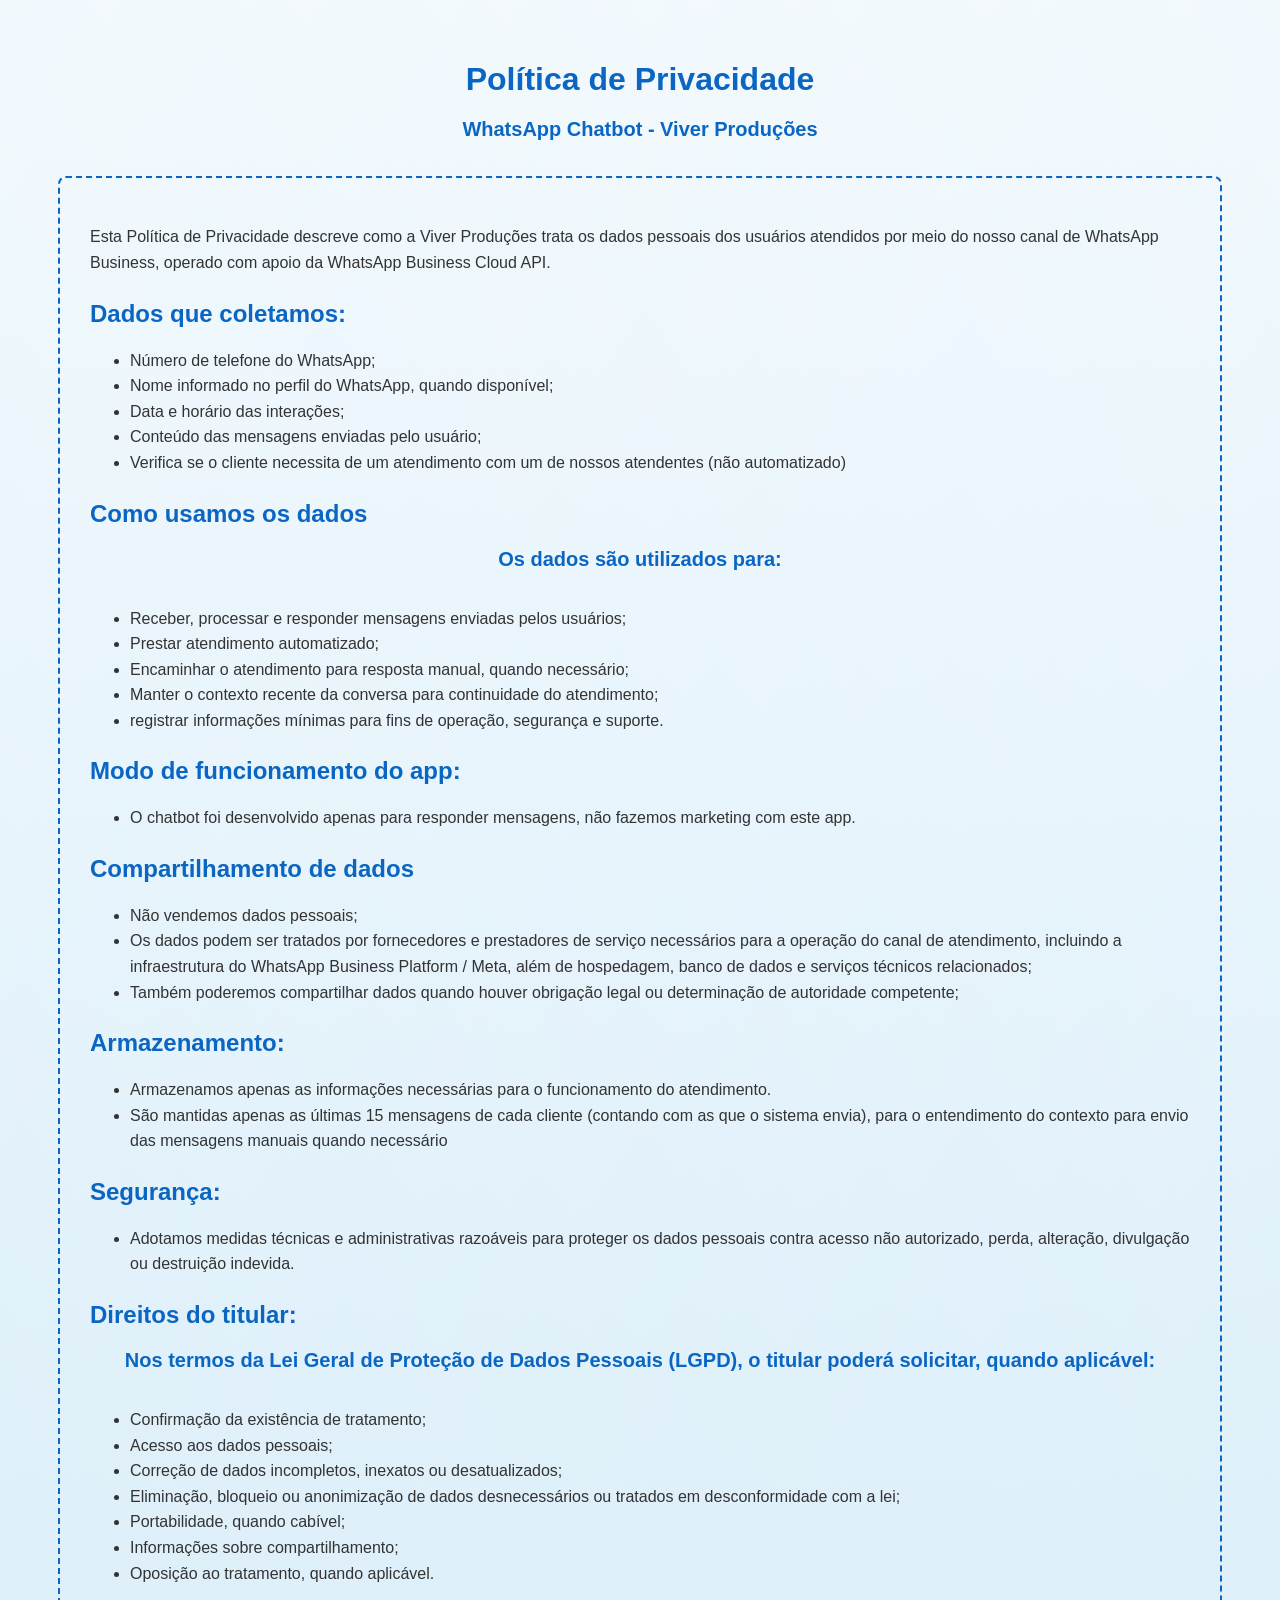
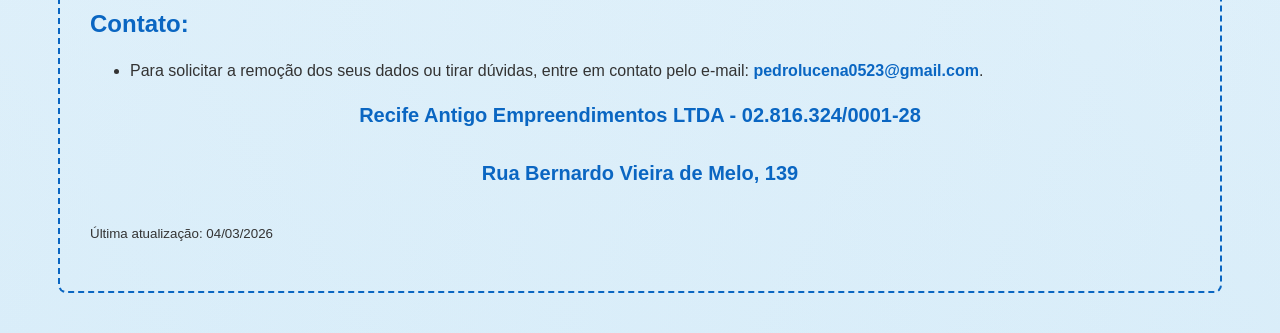
==== index.html @ 3b31f8b2 "Rename privacy-policy.html to index.html" ====
<!doctype html>
<html lang="pt-BR">
<head>
  <meta charset="utf-8" />
  <meta name="viewport" content="width=device-width, initial-scale=1" />
  <link rel="stylesheet" href="style.css">
  <title>Política de Privacidade</title>
</head>
<body>
    <h1>Política de Privacidade</h1>
    <h3>WhatsApp Chatbot - Viver Produções</h3>

    <div id="container">
        <p>Esta Política de Privacidade descreve como a Viver Produções trata os dados pessoais dos usuários atendidos por meio do nosso canal de WhatsApp Business, operado com apoio da WhatsApp Business Cloud API.</p>

        <h2 style="color: #0a66c2;">Dados que coletamos:</h2>
        
        <ul>
            <li>Número de telefone do WhatsApp;</li>
            <li>Nome informado no perfil do WhatsApp, quando disponível;</li>
            <li>Data e horário das interações;</li>
            <li>Conteúdo das mensagens enviadas pelo usuário;</li>
            <li>Verifica se o cliente necessita de um atendimento com um de nossos atendentes (não automatizado)</li>
        </ul>

        <h2 style="color: #0a66c2;">Como usamos os dados</h2>
        <h3>Os dados são utilizados para:</h3>

        <ul>
          <li>Receber, processar e responder mensagens enviadas pelos usuários;</li>
          <li>Prestar atendimento automatizado;</li>
          <li>Encaminhar o atendimento para resposta manual, quando necessário;</li>
          <li>Manter o contexto recente da conversa para continuidade do atendimento;</li>
          <li>registrar informações mínimas para fins de operação, segurança e suporte.</li>
        </ul>
        
        <h2 style="color: #0a66c2;">Modo de funcionamento do app:</h2>
            <ul><li>O chatbot foi desenvolvido apenas para responder mensagens, não fazemos marketing com este app.</li></ul>

        <h2 style="color: #0a66c2;">Compartilhamento de dados</h2>
        <ul>
            <li>Não vendemos dados pessoais;</li>
            <li>Os dados podem ser tratados por fornecedores e prestadores de serviço necessários para a operação do canal de atendimento, incluindo a infraestrutura do WhatsApp Business Platform / Meta, além de hospedagem, banco de dados e serviços técnicos relacionados;</li> 
            <li>Também poderemos compartilhar dados quando houver obrigação legal ou determinação de autoridade competente;</li>
        </ul>

        <h2 style="color: #0a66c2;">Armazenamento:</h2>
        <ul>
            <li>Armazenamos apenas as informações necessárias para o funcionamento do atendimento.</li>
            <li>São mantidas apenas as últimas 15 mensagens de cada cliente (contando com as que o sistema envia), para o entendimento do contexto para envio das mensagens manuais quando necessário</li>
        </ul>

        <h2 style="color: #0a66c2;">Segurança:</h2>
        <ul><li>Adotamos medidas técnicas e administrativas razoáveis para proteger os dados pessoais contra acesso não autorizado, perda, alteração, divulgação ou destruição indevida.</li></ul>
        
        <h2 style="color: #0a66c2;">Direitos do titular:</h2>
        <h3>Nos termos da Lei Geral de Proteção de Dados Pessoais (LGPD), o titular poderá solicitar, quando aplicável:</h3>
        <ul> 
            <li>Confirmação da existência de tratamento;</li>
            <li>Acesso aos dados pessoais;</li> 
            <li>Correção de dados incompletos, inexatos ou desatualizados;</li> 
            <li>Eliminação, bloqueio ou anonimização de dados desnecessários ou tratados em desconformidade com a lei;</li>
            <li>Portabilidade, quando cabível;</li> 
            <li>Informações sobre compartilhamento;</li> 
            <li>Oposição ao tratamento, quando aplicável.</li>
        </ul>

      
        <h2 style="color: #0a66c2;">Contato:</h2>
        <ul><li>Para solicitar a remoção dos seus dados ou tirar dúvidas, entre em contato pelo e-mail: <strong style="color: #0a66c2;">pedrolucena0523@gmail.com</strong>.</li></ul>

        <h3>Recife Antigo Empreendimentos LTDA - 02.816.324/0001-28</h3>
        <h3>Rua Bernardo Vieira de Melo, 139</h3>
        

        <p><small>Última atualização: 04/03/2026</small></p>
    </div>
</body>
</html>
---- style.css ----
body {
    font-family: Arial, Helvetica, sans-serif;
    background-color: #f7f7f7;
    color: #333;
    margin: 0;
    padding: 40px;

    background: 
        linear-gradient(to bottom right, white, rgb(229, 243, 251)), /* Gradiente do canto superior esquerdo para o inferior direito */
        linear-gradient(to bottom left, white, rgb(229, 243, 251)); /* Gradiente do canto superior direito para o inferior esquerdo */
    background-blend-mode: multiply; 

}

#container {
    
    max-width: 1100px;
    margin: auto;
    padding: 30px;
    border-radius: 8px;
    border: 2px dashed #0a66c2;

}

h1 {
  color: #0a66c2;
  text-align: center;
  margin-bottom: 15px;
}

h3 {
  color: #0a66c2;
  text-align: center;
  margin-bottom: 35px;
  font-size: 20px;
}

h2 {
  margin-top: 24px;
}

p, li {
  line-height: 1.6;
}

.container {
  max-width: 900px;
  margin: auto;
  background: #fff;
  padding: 30px;
  border-radius: 8px;
}
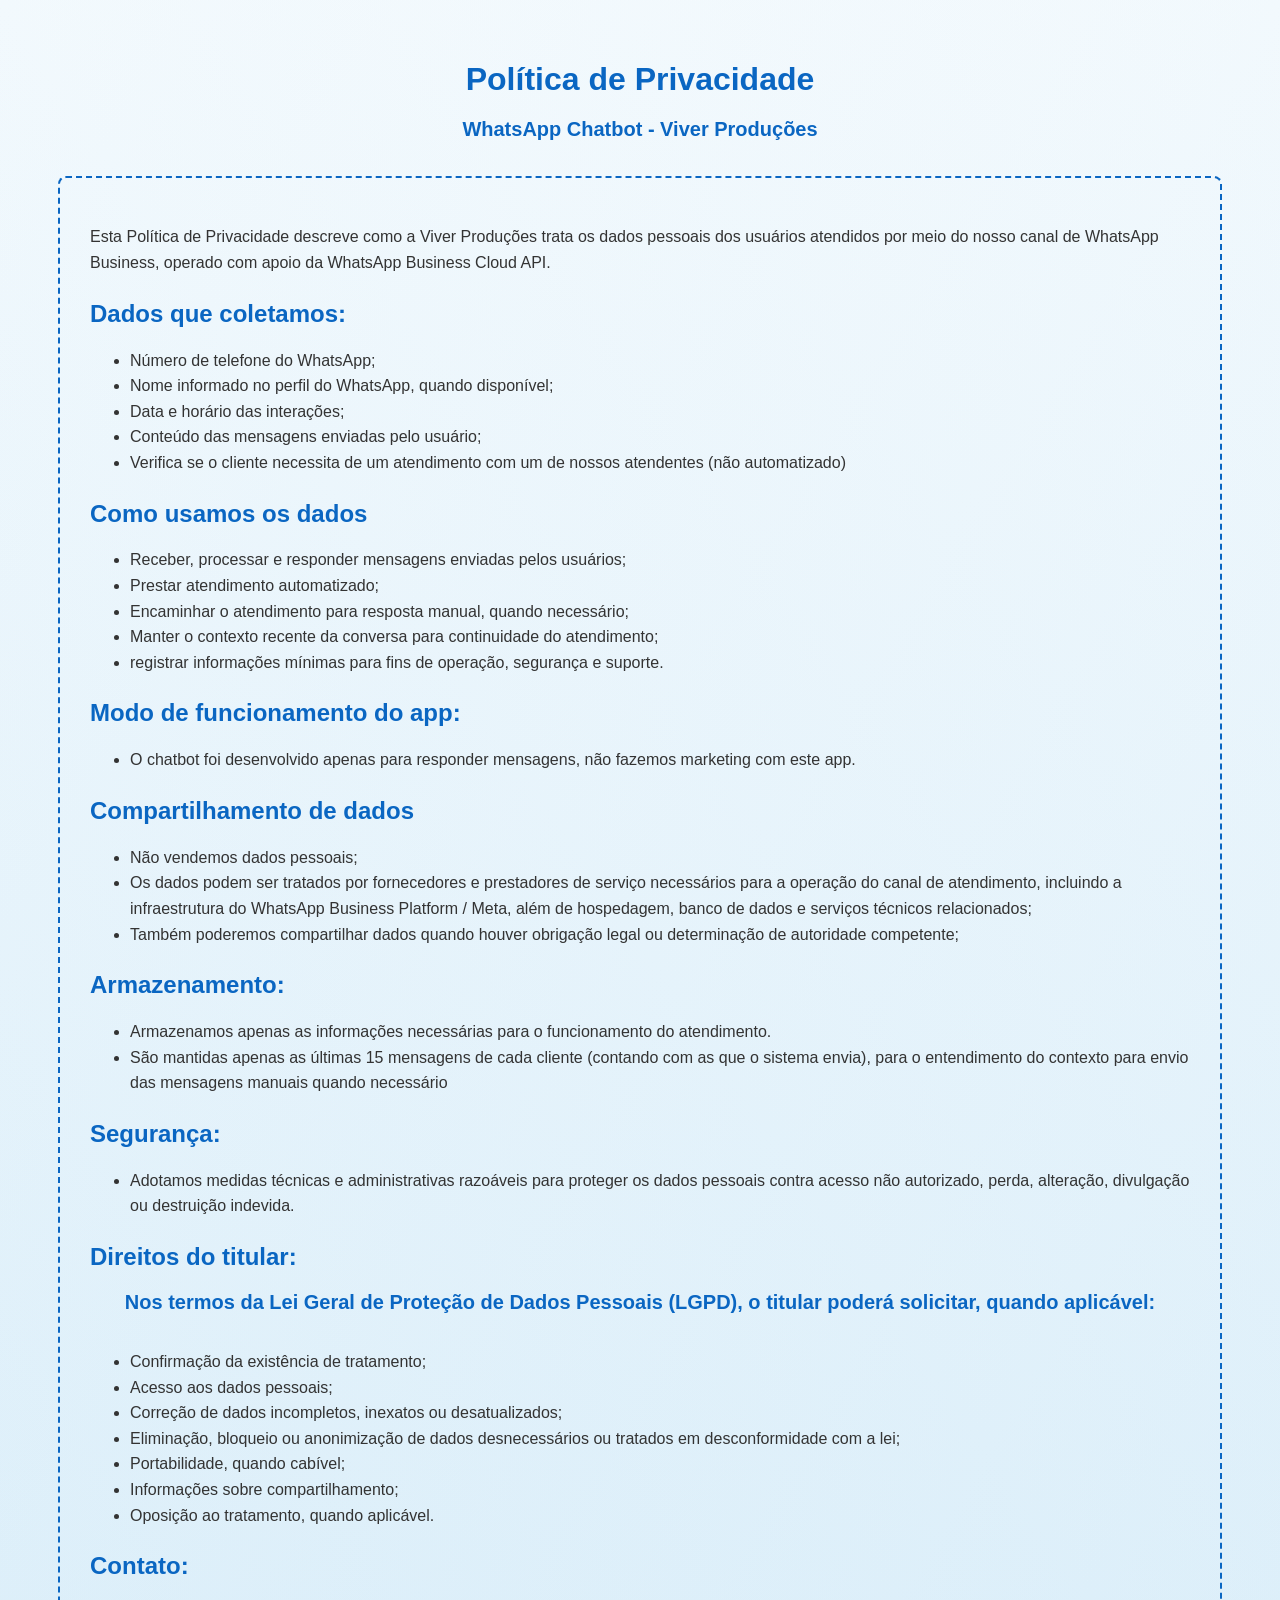
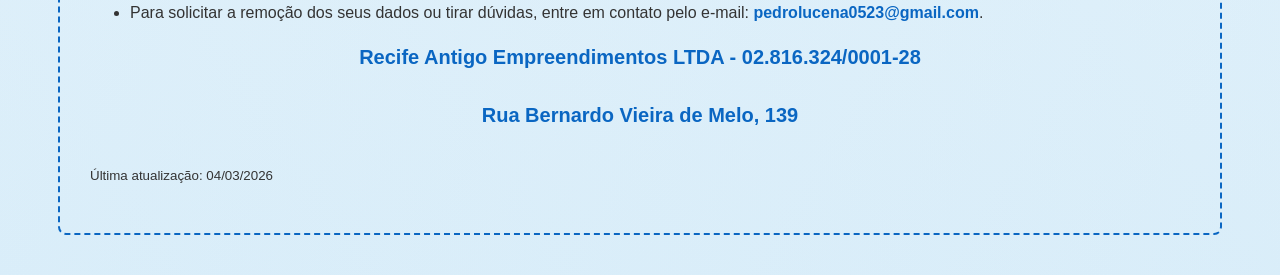
==== commit f8f3074a: "Update index.html" ====
--- a/index.html
+++ b/index.html
@@ -24,7 +24,6 @@
         </ul>
 
         <h2 style="color: #0a66c2;">Como usamos os dados</h2>
-        <h3>Os dados são utilizados para:</h3>
 
         <ul>
           <li>Receber, processar e responder mensagens enviadas pelos usuários;</li>
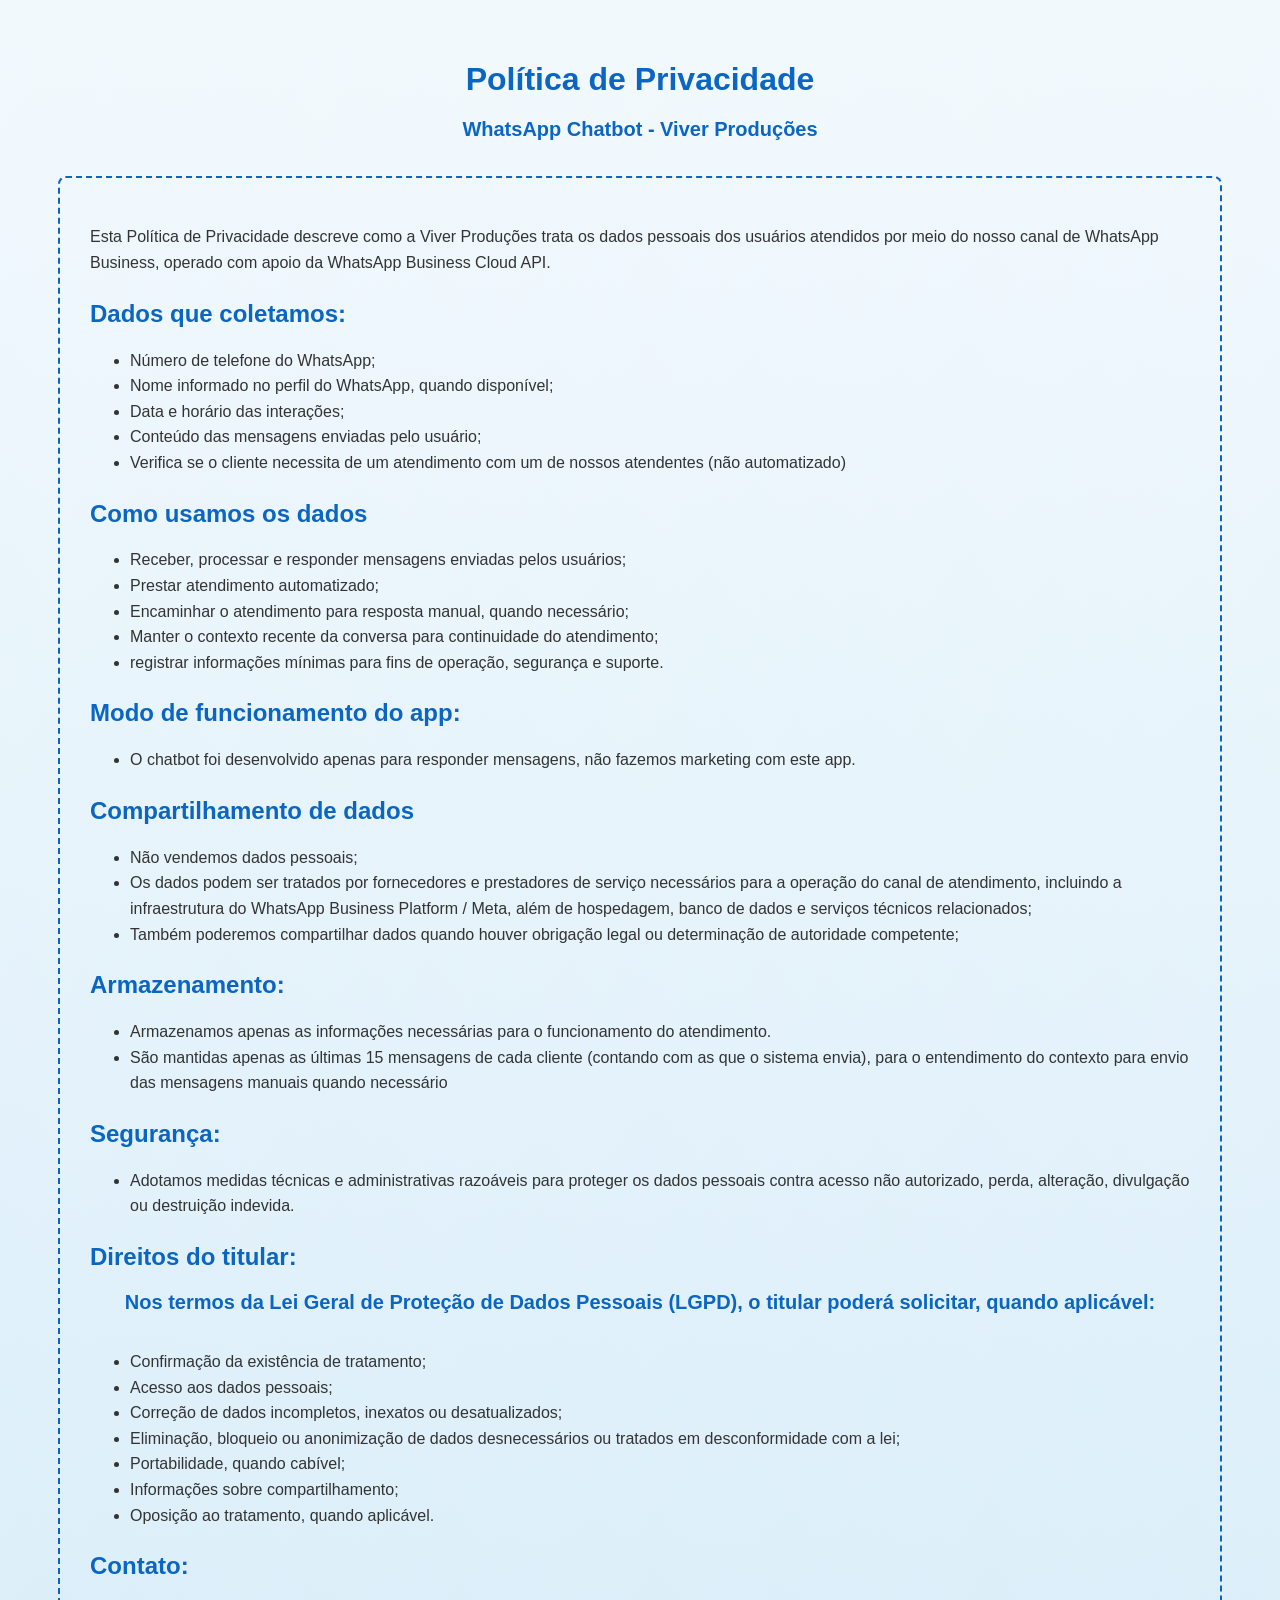
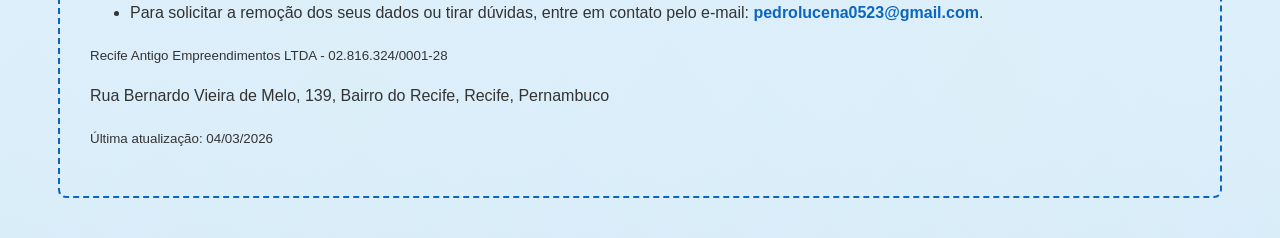
==== commit 1fb1b9d4: "Update index.html" ====
--- a/index.html
+++ b/index.html
@@ -68,8 +68,8 @@
         <h2 style="color: #0a66c2;">Contato:</h2>
         <ul><li>Para solicitar a remoção dos seus dados ou tirar dúvidas, entre em contato pelo e-mail: <strong style="color: #0a66c2;">pedrolucena0523@gmail.com</strong>.</li></ul>
 
-        <h3>Recife Antigo Empreendimentos LTDA - 02.816.324/0001-28</h3>
-        <h3>Rua Bernardo Vieira de Melo, 139</h3>
+        <p><small>Recife Antigo Empreendimentos LTDA - 02.816.324/0001-28</small></p>
+        <p>Rua Bernardo Vieira de Melo, 139, Bairro do Recife, Recife, Pernambuco</p>
         
 
         <p><small>Última atualização: 04/03/2026</small></p>
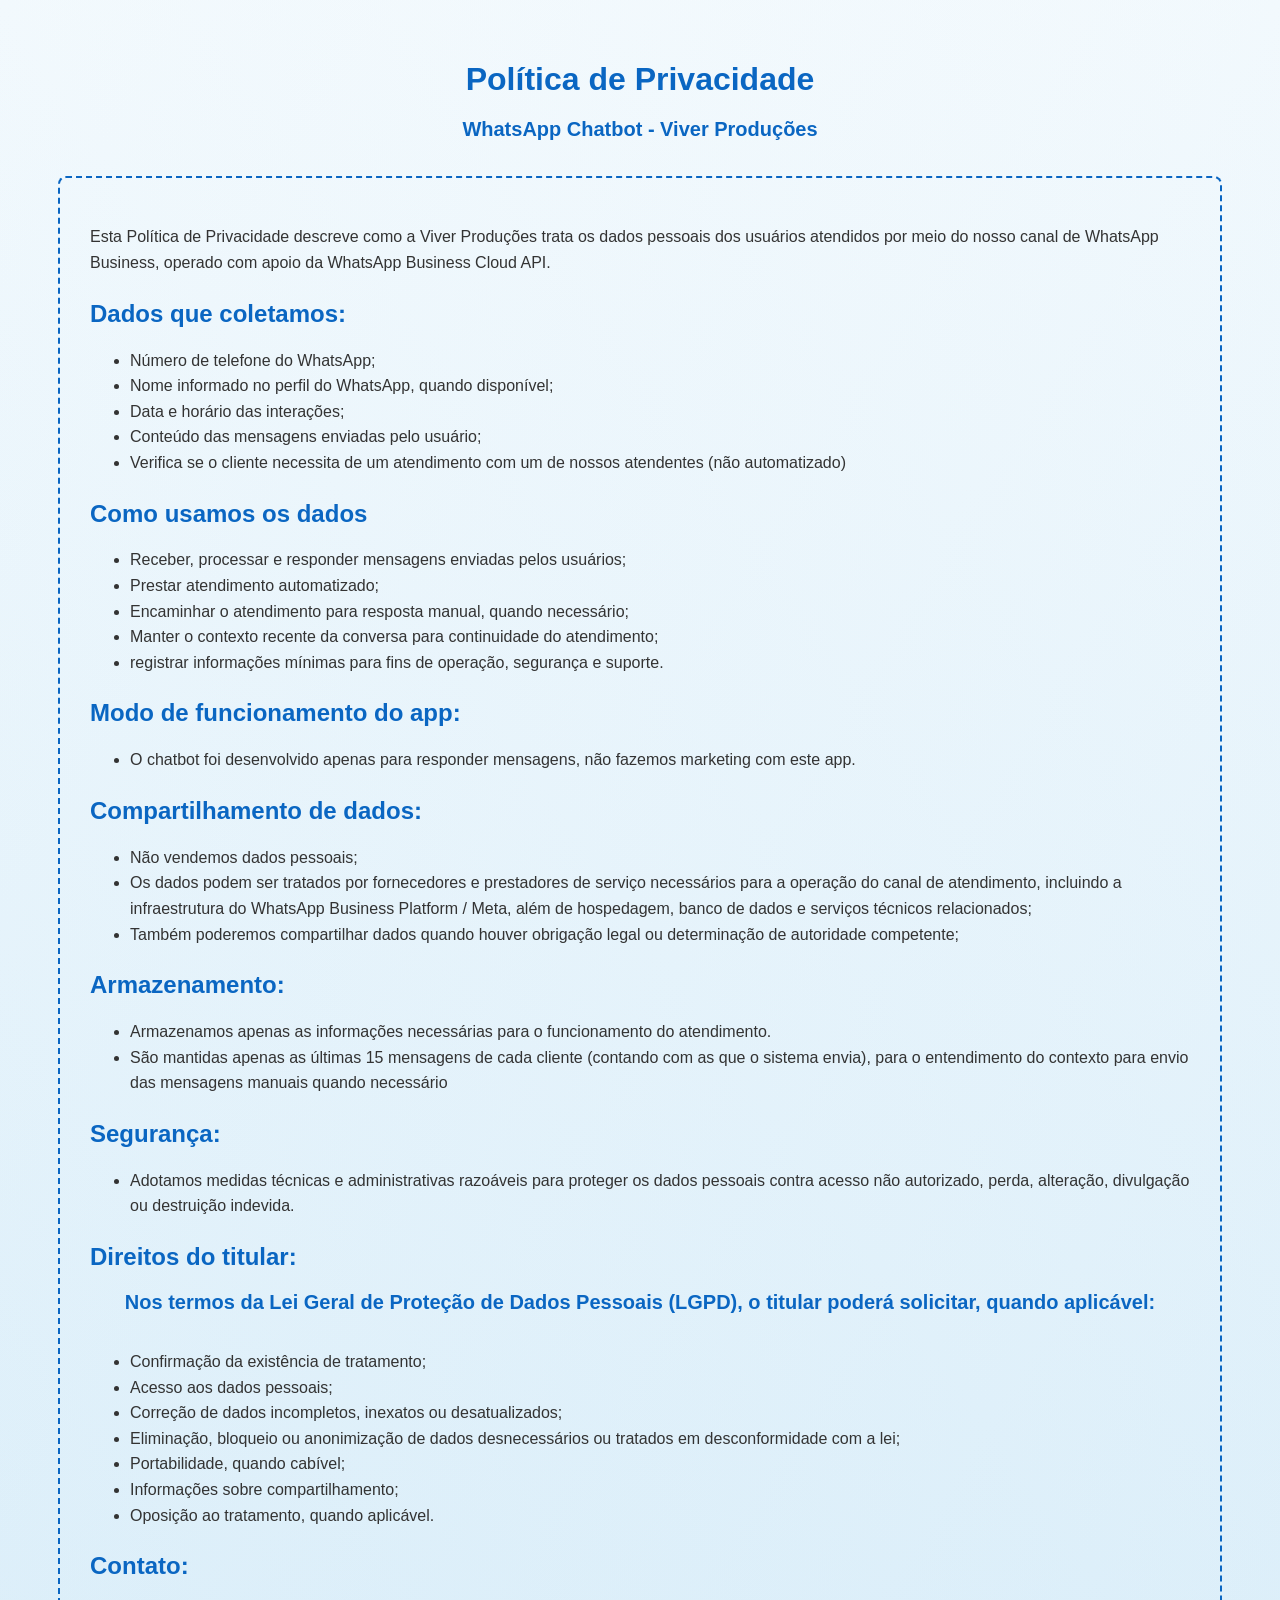
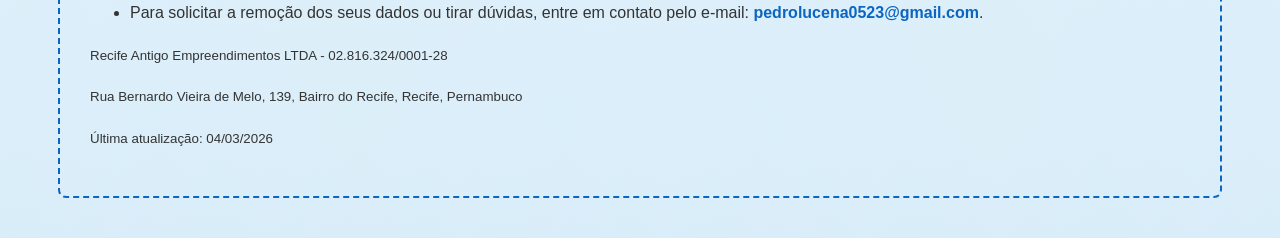
==== commit f6df60be: "Update index.html" ====
--- a/index.html
+++ b/index.html
@@ -36,7 +36,7 @@
         <h2 style="color: #0a66c2;">Modo de funcionamento do app:</h2>
             <ul><li>O chatbot foi desenvolvido apenas para responder mensagens, não fazemos marketing com este app.</li></ul>
 
-        <h2 style="color: #0a66c2;">Compartilhamento de dados</h2>
+        <h2 style="color: #0a66c2;">Compartilhamento de dados:</h2>
         <ul>
             <li>Não vendemos dados pessoais;</li>
             <li>Os dados podem ser tratados por fornecedores e prestadores de serviço necessários para a operação do canal de atendimento, incluindo a infraestrutura do WhatsApp Business Platform / Meta, além de hospedagem, banco de dados e serviços técnicos relacionados;</li> 
@@ -69,7 +69,7 @@
         <ul><li>Para solicitar a remoção dos seus dados ou tirar dúvidas, entre em contato pelo e-mail: <strong style="color: #0a66c2;">pedrolucena0523@gmail.com</strong>.</li></ul>
 
         <p><small>Recife Antigo Empreendimentos LTDA - 02.816.324/0001-28</small></p>
-        <p>Rua Bernardo Vieira de Melo, 139, Bairro do Recife, Recife, Pernambuco</p>
+        <p><small>Rua Bernardo Vieira de Melo, 139, Bairro do Recife, Recife, Pernambuco</small></p>
         
 
         <p><small>Última atualização: 04/03/2026</small></p>
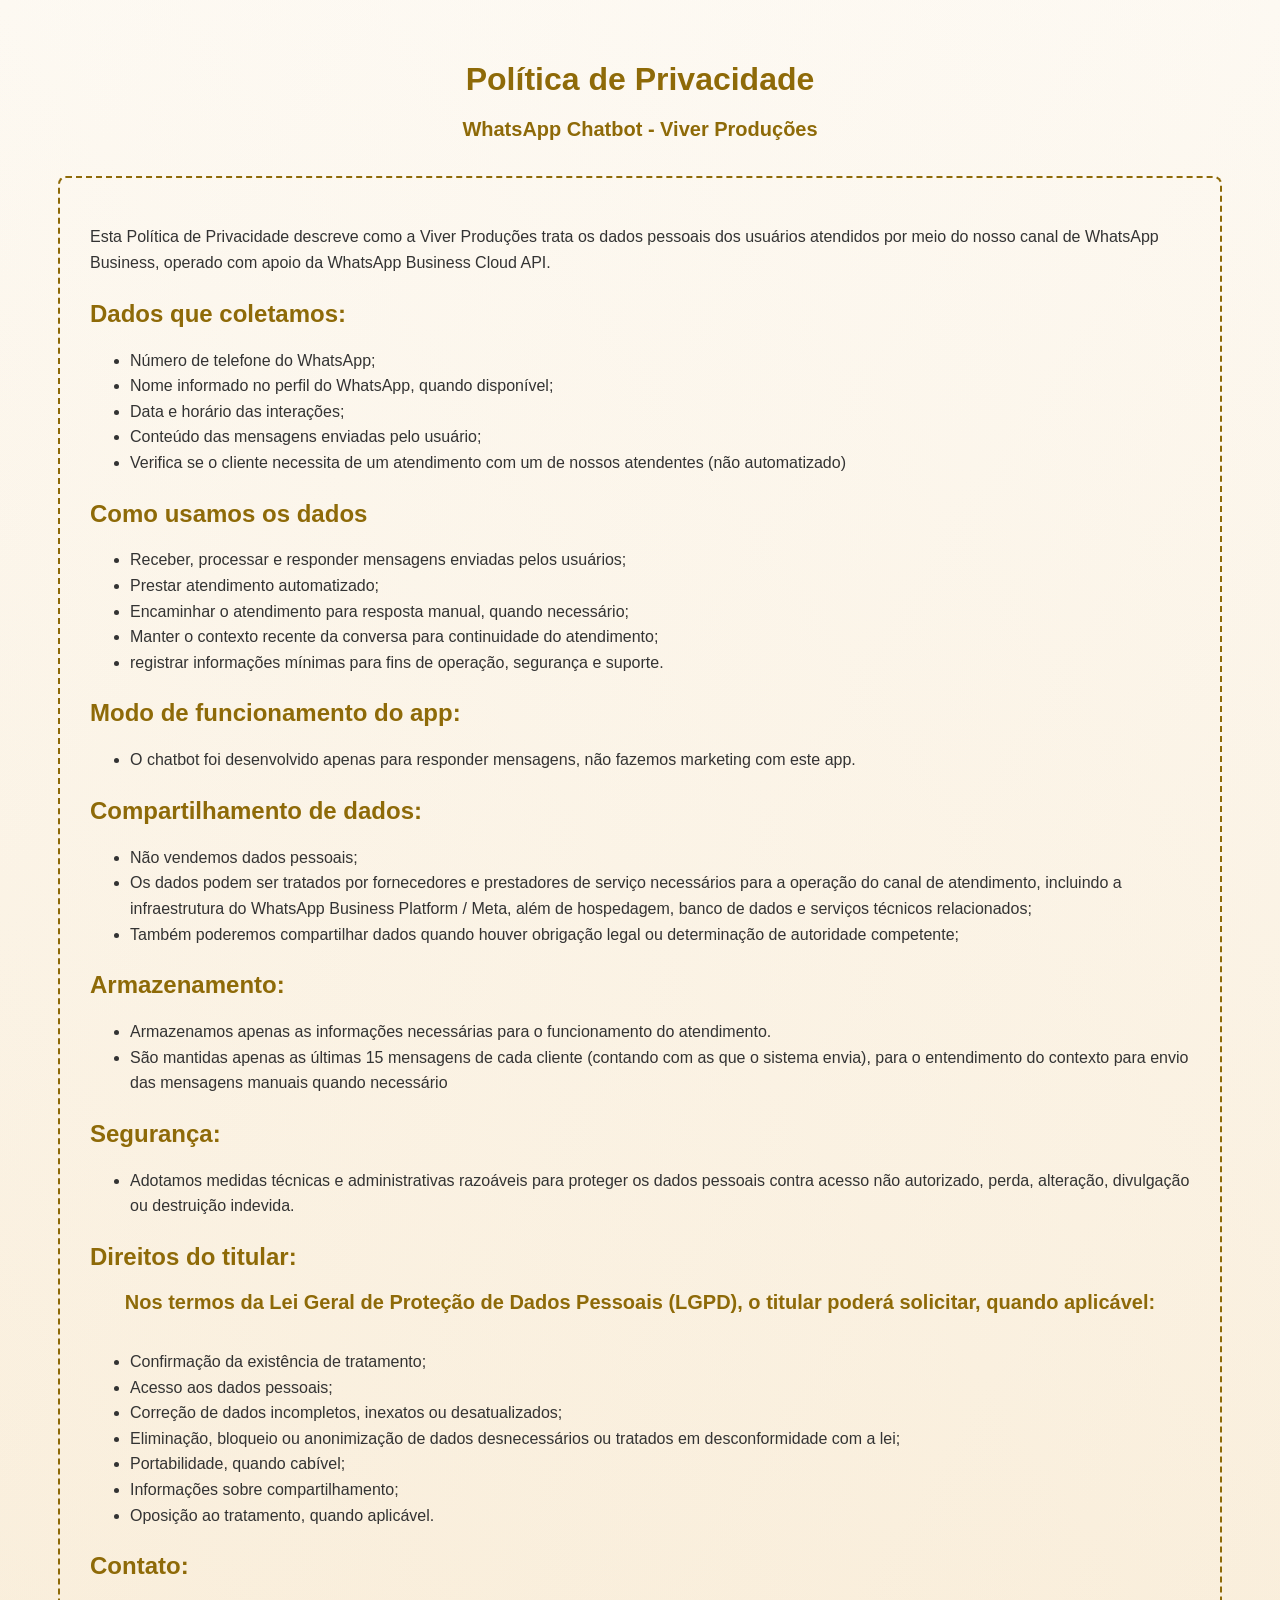
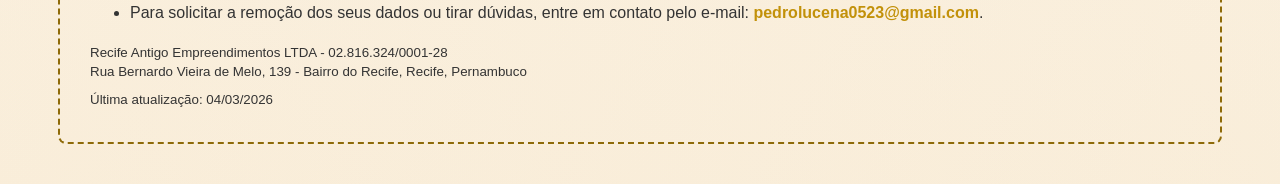
==== commit f697e5b0: "Colors Update" ====
--- a/index.html
+++ b/index.html
@@ -13,7 +13,7 @@
     <div id="container">
         <p>Esta Política de Privacidade descreve como a Viver Produções trata os dados pessoais dos usuários atendidos por meio do nosso canal de WhatsApp Business, operado com apoio da WhatsApp Business Cloud API.</p>
 
-        <h2 style="color: #0a66c2;">Dados que coletamos:</h2>
+        <h2 style="color: #8e6a08;">Dados que coletamos:</h2>
         
         <ul>
             <li>Número de telefone do WhatsApp;</li>
@@ -23,7 +23,7 @@
             <li>Verifica se o cliente necessita de um atendimento com um de nossos atendentes (não automatizado)</li>
         </ul>
 
-        <h2 style="color: #0a66c2;">Como usamos os dados</h2>
+        <h2 style="color: #8e6a08;">Como usamos os dados</h2>
 
         <ul>
           <li>Receber, processar e responder mensagens enviadas pelos usuários;</li>
@@ -33,26 +33,26 @@
           <li>registrar informações mínimas para fins de operação, segurança e suporte.</li>
         </ul>
         
-        <h2 style="color: #0a66c2;">Modo de funcionamento do app:</h2>
+        <h2 style="color: #8e6a08;">Modo de funcionamento do app:</h2>
             <ul><li>O chatbot foi desenvolvido apenas para responder mensagens, não fazemos marketing com este app.</li></ul>
 
-        <h2 style="color: #0a66c2;">Compartilhamento de dados:</h2>
+        <h2 style="color: #8e6a08;">Compartilhamento de dados:</h2>
         <ul>
             <li>Não vendemos dados pessoais;</li>
             <li>Os dados podem ser tratados por fornecedores e prestadores de serviço necessários para a operação do canal de atendimento, incluindo a infraestrutura do WhatsApp Business Platform / Meta, além de hospedagem, banco de dados e serviços técnicos relacionados;</li> 
             <li>Também poderemos compartilhar dados quando houver obrigação legal ou determinação de autoridade competente;</li>
         </ul>
 
-        <h2 style="color: #0a66c2;">Armazenamento:</h2>
+        <h2 style="color: #8e6a08;">Armazenamento:</h2>
         <ul>
             <li>Armazenamos apenas as informações necessárias para o funcionamento do atendimento.</li>
             <li>São mantidas apenas as últimas 15 mensagens de cada cliente (contando com as que o sistema envia), para o entendimento do contexto para envio das mensagens manuais quando necessário</li>
         </ul>
 
-        <h2 style="color: #0a66c2;">Segurança:</h2>
+        <h2 style="color: #8e6a08;">Segurança:</h2>
         <ul><li>Adotamos medidas técnicas e administrativas razoáveis para proteger os dados pessoais contra acesso não autorizado, perda, alteração, divulgação ou destruição indevida.</li></ul>
         
-        <h2 style="color: #0a66c2;">Direitos do titular:</h2>
+        <h2 style="color: #8e6a08;">Direitos do titular:</h2>
         <h3>Nos termos da Lei Geral de Proteção de Dados Pessoais (LGPD), o titular poderá solicitar, quando aplicável:</h3>
         <ul> 
             <li>Confirmação da existência de tratamento;</li>
@@ -65,14 +65,15 @@
         </ul>
 
       
-        <h2 style="color: #0a66c2;">Contato:</h2>
-        <ul><li>Para solicitar a remoção dos seus dados ou tirar dúvidas, entre em contato pelo e-mail: <strong style="color: #0a66c2;">pedrolucena0523@gmail.com</strong>.</li></ul>
+        <h2 style="color: #8e6a08;">Contato:</h2>
+        <ul><li>Para solicitar a remoção dos seus dados ou tirar dúvidas, entre em contato pelo e-mail: <strong style="color: #c2910a;">pedrolucena0523@gmail.com</strong>.</li></ul>
 
-        <p><small>Recife Antigo Empreendimentos LTDA - 02.816.324/0001-28</small></p>
-        <p><small>Rua Bernardo Vieira de Melo, 139, Bairro do Recife, Recife, Pernambuco</small></p>
-        
+        <div class="foot">
+            <span><small>Recife Antigo Empreendimentos LTDA - 02.816.324/0001-28</small></span>
+            <span><small>Rua Bernardo Vieira de Melo, 139 - Bairro do Recife, Recife, Pernambuco</small></span>
+        </div>
 
-        <p><small>Última atualização: 04/03/2026</small></p>
+        <p class="updated"><small>Última atualização: 04/03/2026</small></p>
     </div>
 </body>
 </html>
--- a/style.css
+++ b/style.css
@@ -6,8 +6,8 @@
     padding: 40px;
 
     background: 
-        linear-gradient(to bottom right, white, rgb(229, 243, 251)), /* Gradiente do canto superior esquerdo para o inferior direito */
-        linear-gradient(to bottom left, white, rgb(229, 243, 251)); /* Gradiente do canto superior direito para o inferior esquerdo */
+        linear-gradient(to bottom right, white, rgb(251, 243, 229)), /* Gradiente do canto superior esquerdo para o inferior direito */
+        linear-gradient(to bottom left, white, rgb(251, 243, 229)); /* Gradiente do canto superior direito para o inferior esquerdo */
     background-blend-mode: multiply; 
 
 }
@@ -18,18 +18,18 @@
     margin: auto;
     padding: 30px;
     border-radius: 8px;
-    border: 2px dashed #0a66c2;
+    border: 2px dashed #8e6a08;
 
 }
 
 h1 {
-  color: #0a66c2;
+  color: #8e6a08;
   text-align: center;
   margin-bottom: 15px;
 }
 
 h3 {
-  color: #0a66c2;
+  color: #8e6a08;
   text-align: center;
   margin-bottom: 35px;
   font-size: 20px;
@@ -50,3 +50,25 @@
   padding: 30px;
   border-radius: 8px;
 }
+
+.foot span {
+    display: block;
+    margin: 0;
+    padding: 0;
+    line-height: 1.2;
+}
+
+.foot {
+    margin: 0;
+    padding: 0;
+}
+
+.foot small {
+    margin: 0;
+    padding: 0;
+}
+
+.updated {
+    margin-top: 6px; /* ajuste como quiser */
+    margin-bottom: 0;
+}
